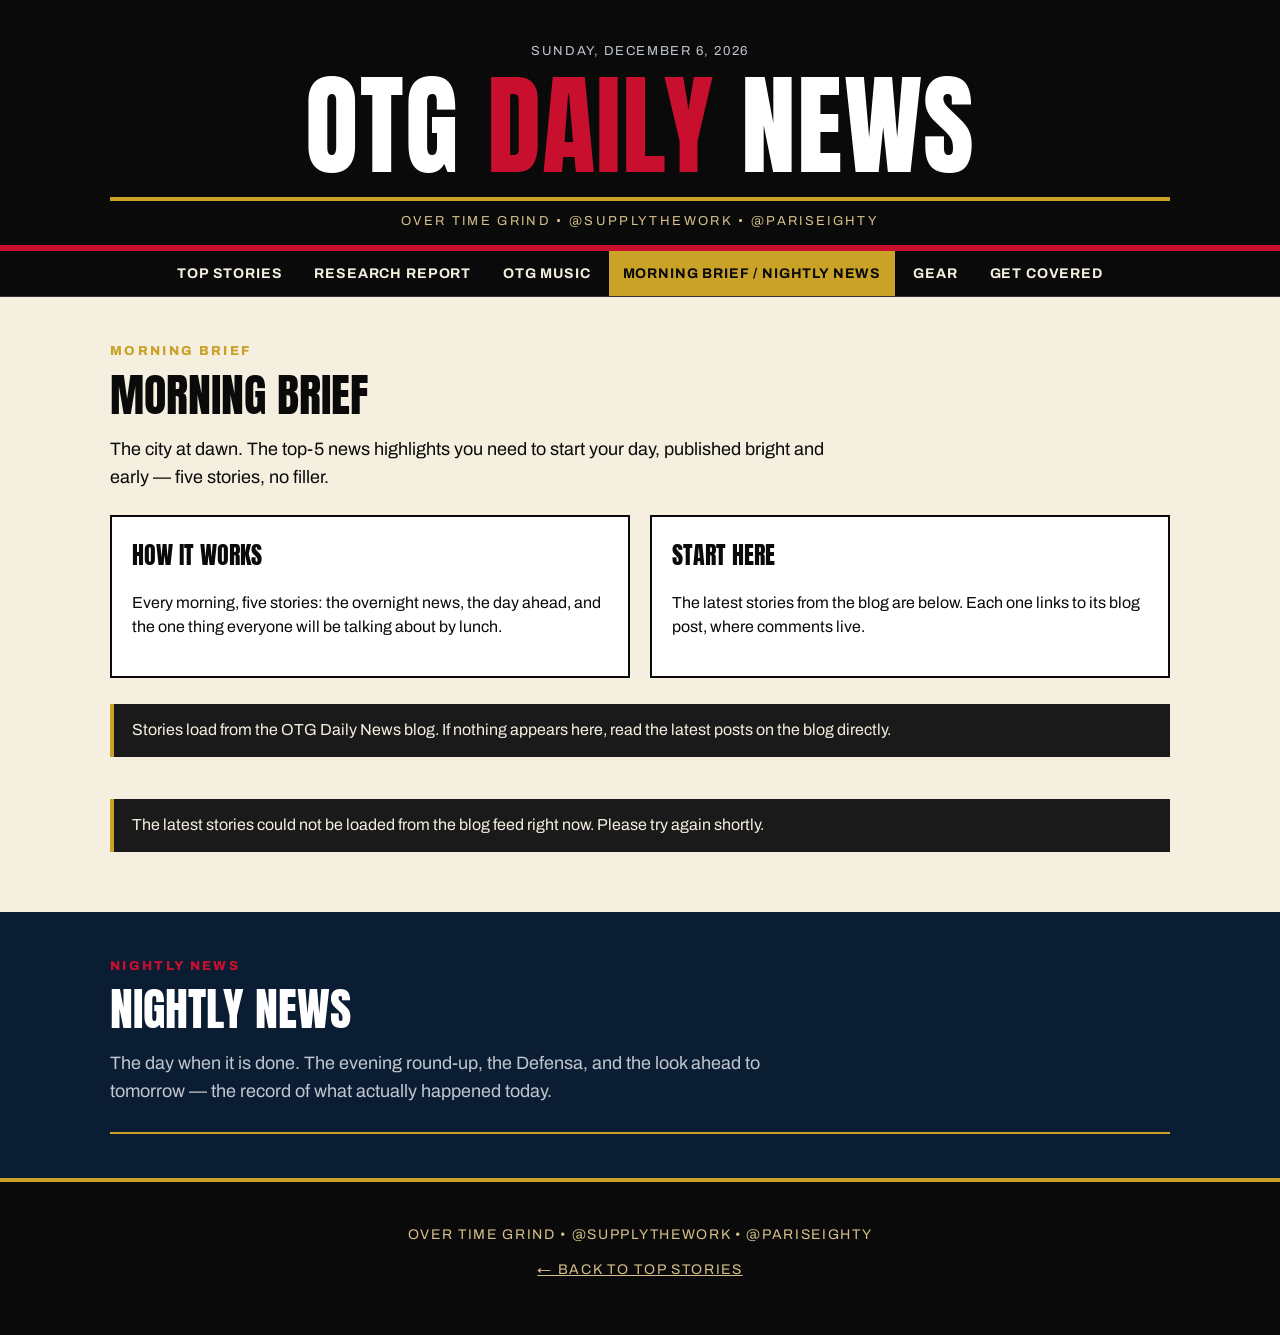
==== brief.html @ 55857c48 "Add brief.html — Morning Brief and Nightly News page This file contains the structure and content fo" ====
<!DOCTYPE html>
<html lang="en">
<head>
<meta charset="utf-8">
<meta name="viewport" content="width=device-width, initial-scale=1">
<title>Morning Brief / Nightly News — OTG Daily News</title>
<meta name="description" content="Morning Brief: the city at dawn. Nightly News: the day when it is done. From OTG Daily News.">
<link rel="preconnect" href="https://fonts.googleapis.com">
<link rel="preconnect" href="https://fonts.gstatic.com" crossorigin>
<link href="https://fonts.googleapis.com/css2?family=Anton&family=Archivo:wght@400;700;800&display=swap" rel="stylesheet">
<link rel="stylesheet" href="styles.css">
<script src="app.js" defer></script>
</head>
<body>
<header class="masthead">
<div class="wrap">
<p class="date-line" id="today"></p>
<h1><span class="otg">OTG</span> <span class="daily">Daily</span> <span class="news">News</span></h1>
<hr class="gold-rule">
<p class="watermark">Over Time Grind &bull; @SupplyTheWork &bull; @ParisEighty</p>
</div>
</header>
<nav class="main-nav" aria-label="Sections">
<div class="wrap"><ul>
<li><a href="index.html">Top Stories</a></li>
<li><a href="research.html">Research Report</a></li>
<li><a href="music.html">OTG Music</a></li>
<li><a href="brief.html" aria-current="page">Morning Brief / Nightly News</a></li>
<li><a href="gear.html">Gear</a></li>
<li><a href="get-covered.html">Get Covered</a></li>
</ul></div>
</nav>
<main>
<section class="section lane-morning" aria-labelledby="morning-heading">
<div class="wrap">
<p class="kicker">Morning Brief</p>
<h2 id="morning-heading">Morning Brief</h2>
<p class="lede">The city at dawn. The top-5 news highlights you need to start your day, published bright and early &mdash; five stories, no filler.</p>
<div class="two-col">
<div class="panel"><h3>How It Works</h3><p>Every morning, five stories: the overnight news, the day ahead, and the one thing everyone will be talking about by lunch.</p></div>
<div class="panel"><h3>Start Here</h3><p>The latest stories from the blog are below. Each one links to its blog post, where comments live.</p></div>
</div>
<p id="feed-status" class="note" style="margin-top:26px">Loading the latest stories&hellip;</p>
<div class="cards" id="top-stories"></div>
</div>
</section>
<section class="section lane-nightly" aria-labelledby="nightly-heading">
<div class="wrap">
<p class="kicker">Nightly News</p>
<h2 id="nightly-heading">Nightly News</h2>
<p class="lede">The day when it is done. The evening round-up, the Defensa, and the look ahead to tomorrow &mdash; the record of what actually happened today.</p>
<ul class="latest-list" id="latest-list"></ul>
</div>
</section>
</main>
<footer class="site-footer">
<div class="wrap">
<p>Over Time Grind &bull; @SupplyTheWork &bull; @ParisEighty</p>
<p><a href="index.html">&larr; Back to Top Stories</a></p>
</div>
</footer>
</body>
</html>
---- styles.css ----
:root{--black:#0A0A0A;--crimson:#C8102E;--gold:#C9A227;--tan:#D6C08A;--cream:#F5EFE0;--white:#FFFFFF;--steel:#2E4A62;--silver:#C0C6CE;--navy:#0B1D33;--purple:#3B1F5E}
*{box-sizing:border-box}
body{margin:0;background:var(--black);color:var(--white);font-family:Archivo,Arial,Helvetica,sans-serif;line-height:1.55}
a{color:var(--gold)}
a:hover{color:var(--tan)}
.wrap{max-width:1100px;margin:0 auto;padding:0 20px}
.masthead{background:var(--black);border-bottom:6px solid var(--crimson);padding:28px 0 0;text-align:center}
.masthead h1{font-family:Anton,'Arial Narrow',sans-serif;font-weight:400;font-size:clamp(52px,9vw,110px);line-height:.95;letter-spacing:.01em;margin:0;text-transform:uppercase}
.masthead h1 .otg{color:var(--white)}
.masthead h1 .daily{color:var(--crimson)}
.masthead h1 .news{color:var(--white)}
.gold-rule{height:4px;background:var(--gold);border:0;margin:18px 0 0}
.watermark{color:var(--tan);font-size:13px;letter-spacing:.18em;text-transform:uppercase;padding:10px 0 14px;margin:0}
.date-line{color:var(--silver);font-size:13px;letter-spacing:.12em;text-transform:uppercase}
nav.main-nav{background:var(--black);border-bottom:1px solid #333;position:sticky;top:0;z-index:10}
nav.main-nav ul{list-style:none;margin:0;padding:0;display:flex;flex-wrap:wrap;gap:4px;justify-content:center}
nav.main-nav a{display:block;padding:12px 14px;color:var(--cream);text-decoration:none;font-weight:700;font-size:14px;letter-spacing:.06em;text-transform:uppercase}
nav.main-nav a:hover,nav.main-nav a[aria-current="page"]{color:var(--black);background:var(--gold)}
.hook{font-family:Anton,'Arial Narrow',sans-serif;text-transform:uppercase;line-height:1.02;margin:0 0 6px}
.hook span{display:inline-block;background:var(--white);color:var(--black);padding:2px 12px;margin-bottom:6px;font-size:clamp(34px,6vw,64px)}
.section{padding:44px 0}
.section h2{font-family:Anton,'Arial Narrow',sans-serif;font-weight:400;text-transform:uppercase;font-size:clamp(30px,4.5vw,46px);line-height:1;margin:0 0 6px}
.kicker{color:var(--crimson);font-weight:800;letter-spacing:.18em;text-transform:uppercase;font-size:13px;margin:0 0 10px}
.lede{max-width:720px;font-size:18px}
.cards{display:grid;grid-template-columns:repeat(auto-fit,minmax(280px,1fr));gap:20px;margin-top:26px}
.card{background:var(--cream);color:var(--black);padding:22px;border-top:6px solid var(--crimson);display:flex;flex-direction:column}
.card h3{font-family:Anton,'Arial Narrow',sans-serif;font-weight:400;font-size:26px;line-height:1.1;margin:8px 0;text-transform:uppercase}
.card h3 a{color:var(--black);text-decoration:none}
.card h3 a:hover{color:var(--crimson);text-decoration:underline}
.card p{margin:0 0 14px}
.card .meta{color:#555;font-size:13px;letter-spacing:.08em;text-transform:uppercase;margin-top:auto}
.card.featured{grid-column:1/-1;background:var(--white)}
.card.featured h3{font-size:clamp(30px,4vw,44px)}
.latest-list{list-style:none;margin:26px 0 0;padding:0;border-top:2px solid var(--gold)}
.latest-list li{border-bottom:1px solid #444;padding:16px 0}
.latest-list a{color:var(--white);text-decoration:none;font-family:Anton,'Arial Narrow',sans-serif;font-size:22px;text-transform:uppercase;line-height:1.15}
.latest-list a:hover{color:var(--gold)}
.latest-list .meta{color:var(--silver);font-size:13px;letter-spacing:.08em;text-transform:uppercase;display:block;margin-top:4px}
.note{background:#1a1a1a;border-left:4px solid var(--gold);padding:14px 18px;color:var(--cream)}
.lane-research{background:var(--steel);color:var(--silver)}
.lane-research h2{color:var(--white)}
.lane-research .bug{display:inline-block;background:var(--black);color:var(--white);border:1px solid var(--gold);padding:4px 10px;font-weight:800;letter-spacing:.16em;font-size:12px;text-transform:uppercase}
.lane-research a{color:var(--gold)}
.lane-morning{background:var(--cream);color:var(--black)}
.lane-morning h2{color:var(--black)}
.lane-morning .kicker{color:var(--gold)}
.lane-morning a{color:var(--crimson)}
.lane-nightly{background:var(--navy);color:var(--silver)}
.lane-nightly h2{color:var(--white)}
.lane-nightly .kicker{color:var(--crimson)}
.lane-music{background:var(--gold);color:var(--black)}
.lane-music h2{color:var(--black)}
.lane-music .kicker{color:var(--purple)}
.lane-music a{color:var(--purple)}
.lane-gear{background:var(--cream);color:var(--black)}
.lane-gear h2{color:var(--black)}
.two-col{display:grid;grid-template-columns:repeat(auto-fit,minmax(280px,1fr));gap:20px;margin-top:24px}
.panel{border:2px solid var(--black);padding:20px;background:var(--white);color:var(--black)}
.panel h3{font-family:Anton,'Arial Narrow',sans-serif;font-weight:400;text-transform:uppercase;font-size:24px;margin:0 0 8px}
.panel .price{font-family:Anton,'Arial Narrow',sans-serif;font-size:22px;color:var(--crimson)}
.panel ul{margin:10px 0 0;padding-left:20px}
.rate-table{width:100%;border-collapse:collapse;margin-top:24px;background:var(--white);color:var(--black)}
.rate-table th,.rate-table td{border:1px solid var(--black);padding:12px;text-align:left;vertical-align:top}
.rate-table th{background:var(--black);color:var(--white);font-family:Anton,'Arial Narrow',sans-serif;font-weight:400;letter-spacing:.05em;text-transform:uppercase}
.rate-table .price{font-family:Anton,'Arial Narrow',sans-serif;font-size:20px;color:var(--crimson);white-space:nowrap}
footer.site-footer{background:var(--black);border-top:4px solid var(--gold);padding:28px 0 40px;text-align:center;color:var(--tan);letter-spacing:.12em;text-transform:uppercase;font-size:14px}
footer.site-footer a{color:var(--tan)}
@media (max-width:600px){nav.main-nav a{padding:10px 8px;font-size:12px}}
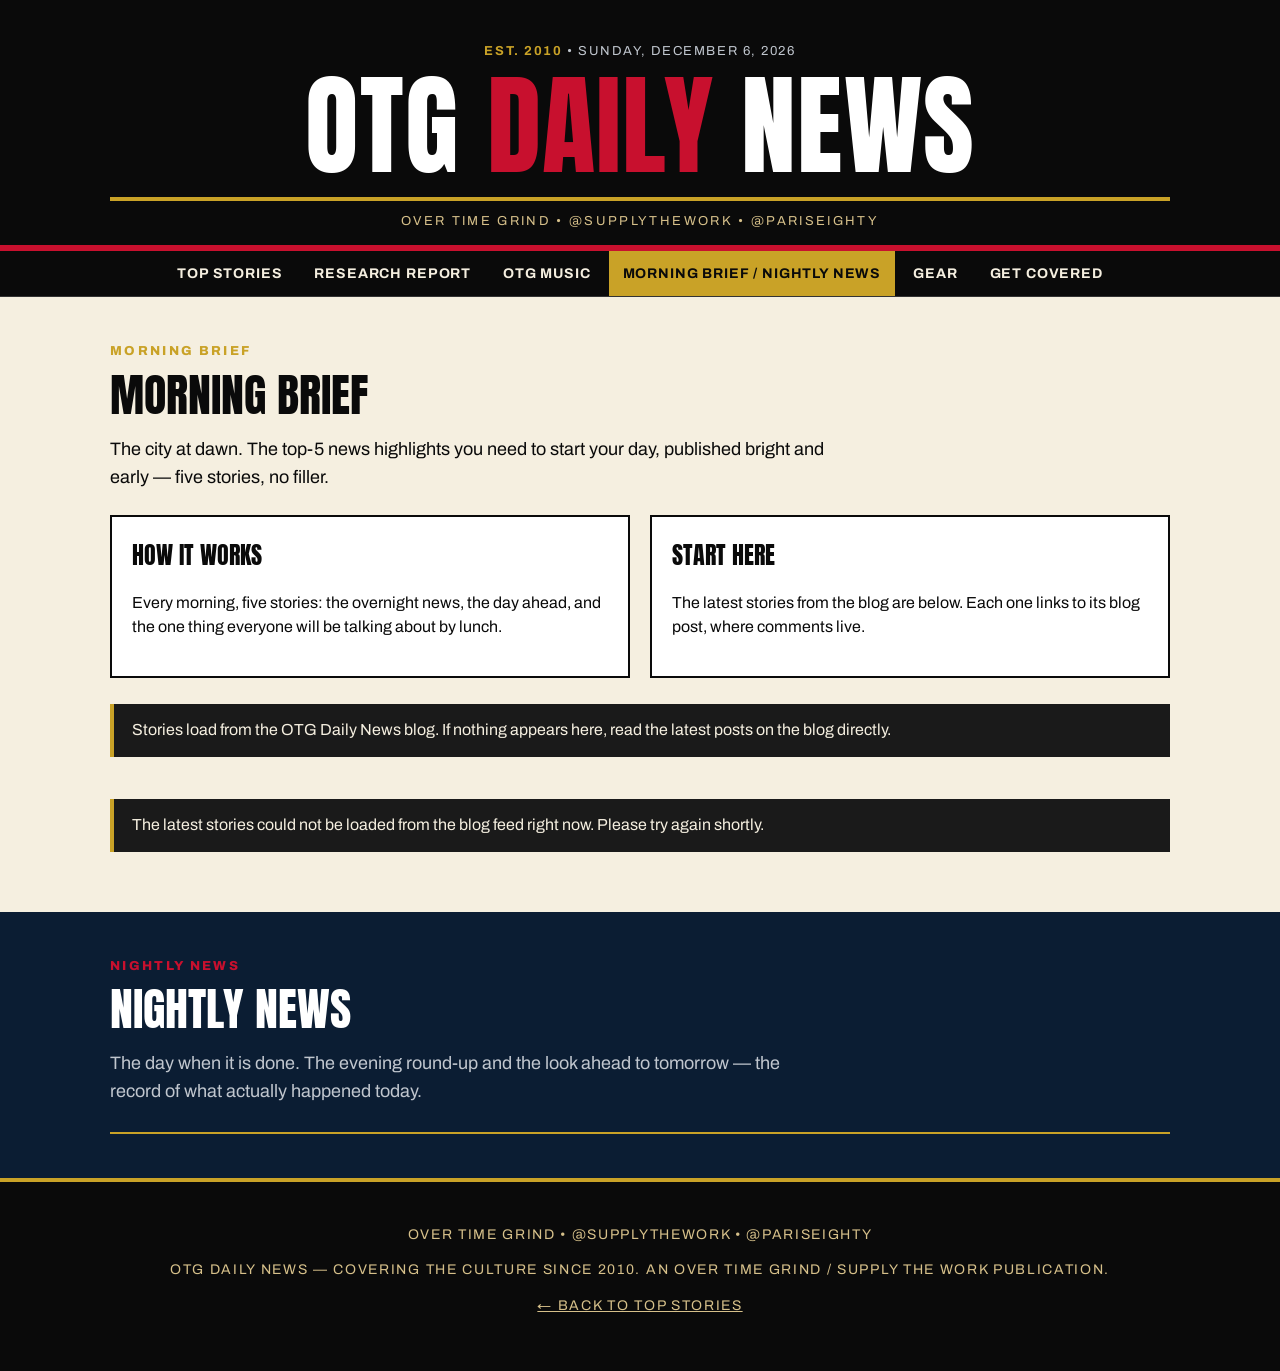
==== commit 211b621b: "Update brief.html — add EST. 2010 and the About line Updated the footer to include a description of " ====
--- a/brief.html
+++ b/brief.html
@@ -14,7 +14,7 @@
 <body>
 <header class="masthead">
 <div class="wrap">
-<p class="date-line" id="today"></p>
+<p class="date-line"><strong style="color:var(--gold)">EST. 2010</strong> &bull; <span id="today"></span></p>
 <h1><span class="otg">OTG</span> <span class="daily">Daily</span> <span class="news">News</span></h1>
 <hr class="gold-rule">
 <p class="watermark">Over Time Grind &bull; @SupplyTheWork &bull; @ParisEighty</p>
@@ -48,7 +48,7 @@
 <div class="wrap">
 <p class="kicker">Nightly News</p>
 <h2 id="nightly-heading">Nightly News</h2>
-<p class="lede">The day when it is done. The evening round-up, the Defensa, and the look ahead to tomorrow &mdash; the record of what actually happened today.</p>
+<p class="lede">The day when it is done. The evening round-up and the look ahead to tomorrow &mdash; the record of what actually happened today.</p>
 <ul class="latest-list" id="latest-list"></ul>
 </div>
 </section>
@@ -56,6 +56,7 @@
 <footer class="site-footer">
 <div class="wrap">
 <p>Over Time Grind &bull; @SupplyTheWork &bull; @ParisEighty</p>
+<p>OTG Daily News &mdash; covering the culture since 2010. An Over Time Grind / Supply The Work publication.</p>
 <p><a href="index.html">&larr; Back to Top Stories</a></p>
 </div>
 </footer>
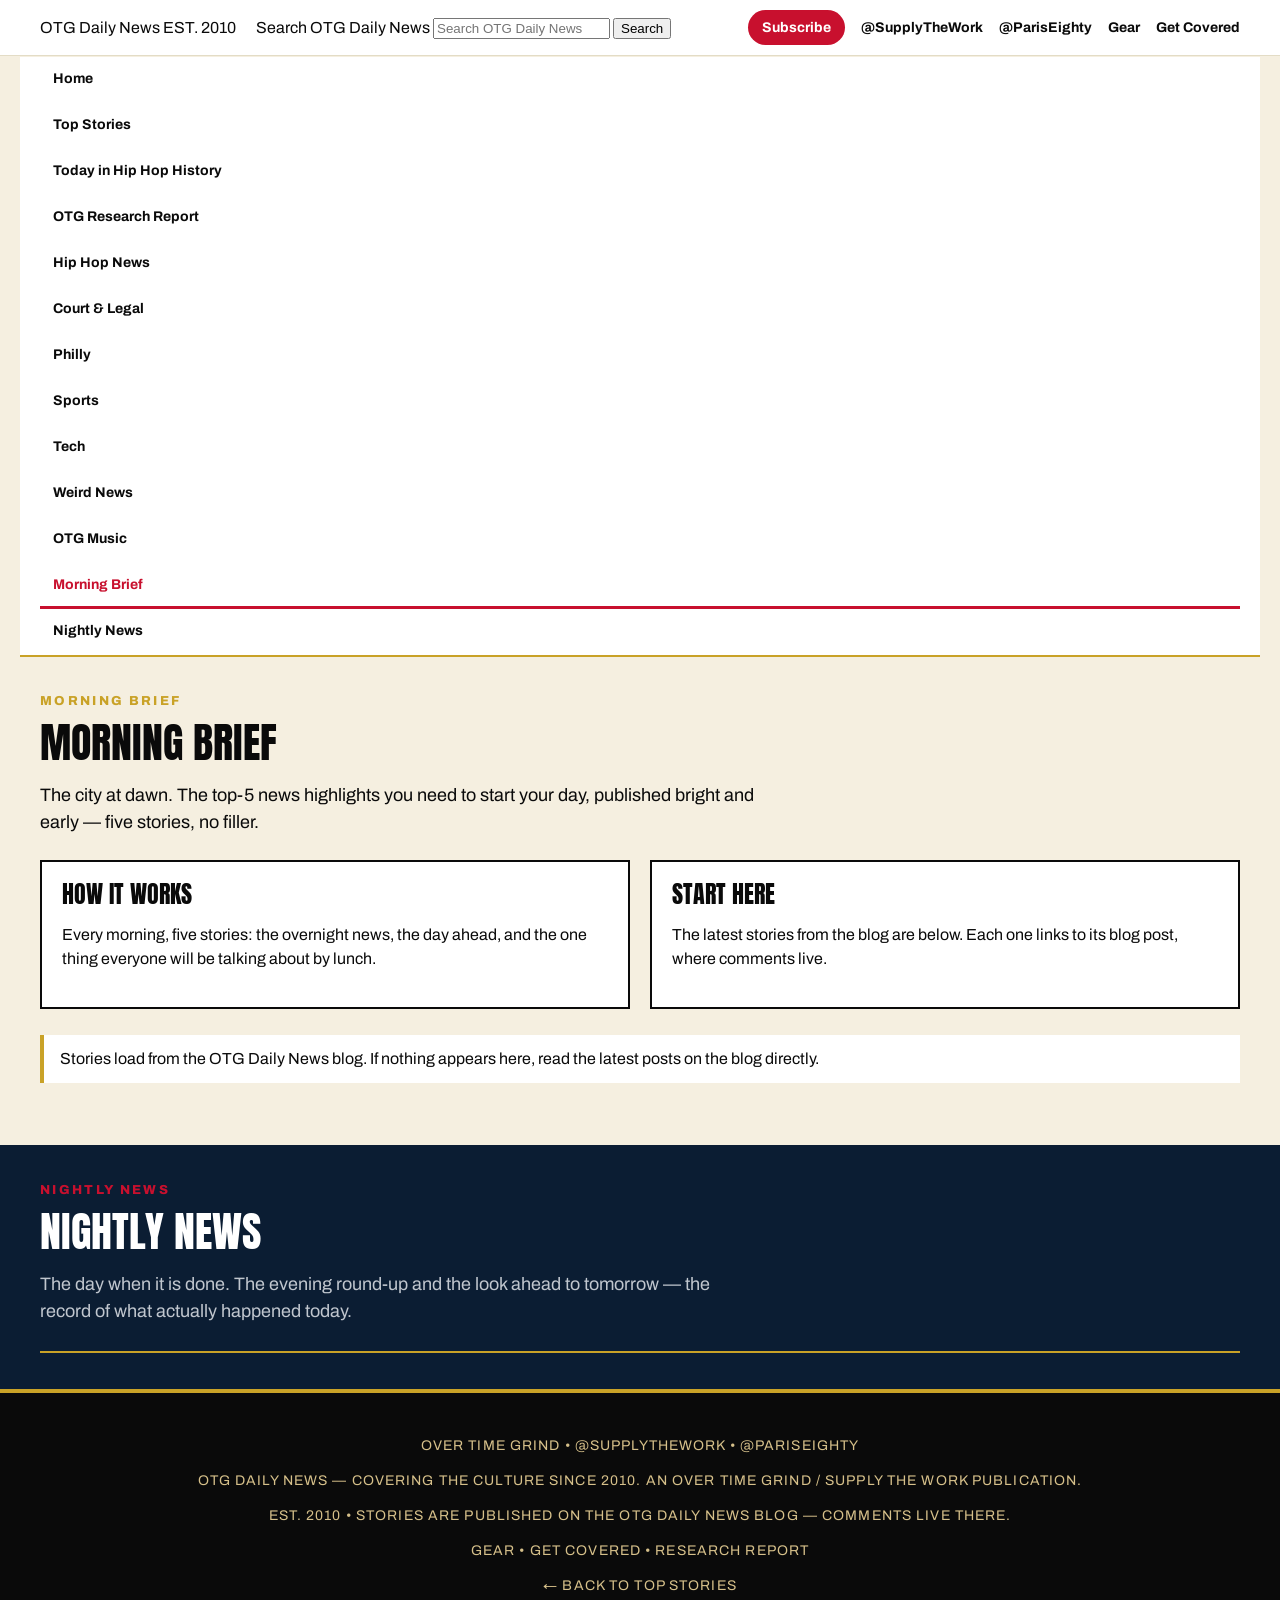
==== commit c28bf8a5: "Rebuild brief.html on the new slim topbar, tab nav and PWA chrome Updated HTML structure and added m" ====
--- a/brief.html
+++ b/brief.html
@@ -5,32 +5,51 @@
 <meta name="viewport" content="width=device-width, initial-scale=1">
 <title>Morning Brief / Nightly News — OTG Daily News</title>
 <meta name="description" content="Morning Brief: the city at dawn. Nightly News: the day when it is done. From OTG Daily News.">
+<link rel="manifest" href="manifest.json">
+<meta name="theme-color" content="#C8102E">
+<link rel="apple-touch-icon" href="icon.svg">
+<meta name="mobile-web-app-capable" content="yes">
 <link rel="preconnect" href="https://fonts.googleapis.com">
 <link rel="preconnect" href="https://fonts.gstatic.com" crossorigin>
 <link href="https://fonts.googleapis.com/css2?family=Anton&family=Archivo:wght@400;700;800&display=swap" rel="stylesheet">
-<link rel="stylesheet" href="styles.css">
-<script src="app.js" defer></script>
+<link rel="stylesheet" href="styles.css?v=4">
+<script src="app.js?v=6" defer></script>
 </head>
 <body>
-<header class="masthead">
-<div class="wrap">
-<p class="date-line"><strong style="color:var(--gold)">EST. 2010</strong> &bull; <span id="today"></span></p>
-<h1><span class="otg">OTG</span> <span class="daily">Daily</span> <span class="news">News</span></h1>
-<hr class="gold-rule">
-<p class="watermark">Over Time Grind &bull; @SupplyTheWork &bull; @ParisEighty</p>
+<header class="topbar">
+<div class="wrap topbar-inner">
+<a class="brand" href="index.html">OTG Daily News <span class="est">EST. 2010</span></a>
+<form class="search" id="site-search" role="search">
+<label class="sr-only" for="search-input">Search OTG Daily News</label>
+<input id="search-input" name="q" type="search" placeholder="Search OTG Daily News">
+<button type="submit">Search</button>
+</form>
+<nav class="top-links" aria-label="Follow and subscribe">
+<a class="subscribe" href="https://www.supplythework.xyz/" target="_blank" rel="noopener">Subscribe</a>
+<span class="handle">@SupplyTheWork</span>
+<span class="handle">@ParisEighty</span>
+<a href="gear.html">Gear</a>
+<a href="get-covered.html">Get Covered</a>
+</nav>
 </div>
 </header>
-<nav class="main-nav" aria-label="Sections">
-<div class="wrap"><ul>
-<li><a href="index.html">Top Stories</a></li>
-<li><a href="research.html">Research Report</a></li>
-<li><a href="music.html">OTG Music</a></li>
-<li><a href="brief.html" aria-current="page">Morning Brief / Nightly News</a></li>
-<li><a href="gear.html">Gear</a></li>
-<li><a href="get-covered.html">Get Covered</a></li>
-</ul></div>
+<nav class="tab-nav wrap" aria-label="Sections">
+<a class="tab" href="index.html">Home</a>
+<a class="tab" href="index.html#top-stories">Top Stories</a>
+<a class="tab" href="index.html#section-hip-hop-history">Today in Hip Hop History</a>
+<a class="tab" href="research.html">OTG Research Report</a>
+<a class="tab" href="index.html#section-hip-hop-news">Hip Hop News</a>
+<a class="tab" href="index.html#section-court-legal">Court &amp; Legal</a>
+<a class="tab" href="index.html#section-philly">Philly</a>
+<a class="tab" href="index.html#section-sports">Sports</a>
+<a class="tab" href="index.html#section-tech">Tech</a>
+<a class="tab" href="index.html#section-weird-news">Weird News</a>
+<a class="tab" href="music.html">OTG Music</a>
+<a class="tab" href="brief.html" aria-current="page">Morning Brief</a>
+<a class="tab" href="brief.html">Nightly News</a>
 </nav>
 <main>
+<div id="search-results" hidden></div>
 <section class="section lane-morning" aria-labelledby="morning-heading">
 <div class="wrap">
 <p class="kicker">Morning Brief</p>
@@ -53,10 +72,18 @@
 </div>
 </section>
 </main>
+<nav class="app-tabs" aria-label="Sections">
+<button type="button" data-view="for-you" aria-current="page">For You</button>
+<button type="button" data-view="headlines">Headlines</button>
+<button type="button" data-view="topics">Topics</button>
+<button type="button" data-view="saved">Saved</button>
+</nav>
 <footer class="site-footer">
 <div class="wrap">
-<p>Over Time Grind &bull; @SupplyTheWork &bull; @ParisEighty</p>
+<p>Over Time Grind • @SupplyTheWork • @ParisEighty</p>
 <p>OTG Daily News &mdash; covering the culture since 2010. An Over Time Grind / Supply The Work publication.</p>
+<p>EST. 2010 &bull; Stories are published on the OTG Daily News blog &mdash; comments live there.</p>
+<p><a href="gear.html">Gear</a> &bull; <a href="get-covered.html">Get Covered</a> &bull; <a href="research.html">Research Report</a></p>
 <p><a href="index.html">&larr; Back to Top Stories</a></p>
 </div>
 </footer>
--- a/styles.css
+++ b/styles.css
@@ -1,46 +1,143 @@
-:root{--black:#0A0A0A;--crimson:#C8102E;--gold:#C9A227;--tan:#D6C08A;--cream:#F5EFE0;--white:#FFFFFF;--steel:#2E4A62;--silver:#C0C6CE;--navy:#0B1D33;--purple:#3B1F5E}
+:root{--black:#0A0A0A;--crimson:#C8102E;--gold:#C9A227;--tan:#D6C08A;--cream:#F5EFE0;--white:#FFFFFF;--steel:#2E4A62;--silver:#C0C6CE;--navy:#0B1D33;--purple:#3B1F5E;--ink:#1a1a1a;--line:#e3dcc6}
 *{box-sizing:border-box}
-body{margin:0;background:var(--black);color:var(--white);font-family:Archivo,Arial,Helvetica,sans-serif;line-height:1.55}
-a{color:var(--gold)}
-a:hover{color:var(--tan)}
-.wrap{max-width:1100px;margin:0 auto;padding:0 20px}
-.masthead{background:var(--black);border-bottom:6px solid var(--crimson);padding:28px 0 0;text-align:center}
-.masthead h1{font-family:Anton,'Arial Narrow',sans-serif;font-weight:400;font-size:clamp(52px,9vw,110px);line-height:.95;letter-spacing:.01em;margin:0;text-transform:uppercase}
-.masthead h1 .otg{color:var(--white)}
+body{margin:0;background:var(--cream);color:var(--black);font-family:Archivo,Arial,Helvetica,sans-serif;line-height:1.5}
+a{color:var(--black);text-decoration:none}
+a:hover{color:var(--crimson)}
+img{max-width:100%}
+.wrap{max-width:1240px;margin:0 auto;padding:0 20px}
+/* Slim top header: wordmark left + EST. 2010, search centre, links right */
+.topbar{background:var(--white);border-bottom:1px solid var(--line);position:sticky;top:0;z-index:20}
+.topbar-inner{max-width:1240px;margin:0 auto;padding:10px 20px;display:flex;align-items:center;gap:20px;flex-wrap:wrap}
+.wordmark{font-family:Anton,'Arial Narrow',sans-serif;font-weight:400;font-size:30px;line-height:1;letter-spacing:.01em;text-transform:uppercase;color:var(--crimson);white-space:nowrap}
+.wordmark .est{font-family:Archivo,Arial,sans-serif;font-size:12px;font-weight:800;letter-spacing:.14em;color:var(--black);vertical-align:middle;margin-left:8px}
+.search-box{flex:1;min-width:200px;max-width:480px;margin:0 auto}
+.search-box form{display:flex}
+.search-box input{flex:1;padding:9px 12px;border:1px solid var(--black);border-radius:20px 0 0 20px;font-size:15px;background:var(--cream);color:var(--black);outline:none}
+.search-box input:focus{border-color:var(--crimson)}
+.search-box button{padding:9px 16px;border:1px solid var(--black);border-left:0;border-radius:0 20px 20px 0;background:var(--crimson);color:var(--white);font-weight:800;cursor:pointer}
+.top-links{margin-left:auto;display:flex;gap:16px;align-items:center;font-size:14px;font-weight:700;white-space:nowrap}
+.top-links a{color:var(--black)}
+.top-links a:hover{color:var(--crimson)}
+.top-links .subscribe{background:var(--crimson);color:var(--white);padding:7px 14px;border-radius:20px}
+.top-links .subscribe:hover{color:var(--white);background:var(--black)}
+/* Tab nav under the header */
+.tab-nav{background:var(--white);border-bottom:2px solid var(--gold);position:sticky;top:57px;z-index:19;overflow-x:auto}
+.tab-nav ul{list-style:none;margin:0 auto;padding:0 20px;max-width:1240px;display:flex;gap:2px;white-space:nowrap}
+.tab-nav a{display:block;padding:11px 13px;color:var(--black);font-weight:700;font-size:14px;border-bottom:3px solid transparent}
+.tab-nav a:hover{color:var(--crimson)}
+.tab-nav a[aria-current="page"],.tab-nav a.active{color:var(--crimson);border-bottom-color:var(--crimson)}
+/* Headlines: condensed Anton, crimson on hover */
+h1,h2,h3{font-family:Anton,'Arial Narrow',sans-serif;font-weight:400;text-transform:uppercase;line-height:1.08}
+.headline a{color:var(--black)}
+.headline a:hover{color:var(--crimson)}
+.source{color:var(--tan);font-size:13px;font-weight:700;letter-spacing:.02em;margin:6px 0 0}
+.source .dot{margin:0 4px}
+/* Top stories cluster: big lead + right rail */
+.top-stories{display:grid;grid-template-columns:2fr 1fr;gap:28px;padding:24px 0 8px}
+.lead-story .thumb-wrap{aspect-ratio:16/9}
+.lead-story h2{font-size:clamp(28px,3.4vw,44px);margin:12px 0 4px}
+.lead-story p.dek{font-size:17px;margin:8px 0 0;color:var(--ink)}
+.rail{display:flex;flex-direction:column;gap:20px;border-left:1px solid var(--line);padding-left:24px}
+.rail-story{display:flex;gap:14px;align-items:flex-start}
+.rail-story .thumb-wrap{flex:0 0 112px;aspect-ratio:4/3}
+.rail-story h3{font-size:19px;margin:0}
+/* Fixed-ratio crops: fill the box, never stretch or letterbox */
+.thumb-wrap{overflow:hidden;background:#e8e0c8;position:relative}
+.thumb-wrap img{width:100%;height:100%;object-fit:cover;display:block}
+.thumb-wrap.no-img{background:var(--black)}
+.thumb-wrap.no-img::after{content:"OTG";position:absolute;inset:0;display:flex;align-items:center;justify-content:center;color:var(--gold);font-family:Anton,'Arial Narrow',sans-serif;font-size:28px;letter-spacing:.1em}
+/* Briefing box */
+.briefing{background:var(--white);border:1px solid var(--line);border-left:6px solid var(--gold);padding:18px 22px;margin:20px 0 8px}
+.briefing h2{font-size:24px;margin:0 0 4px;color:var(--crimson)}
+.briefing .brief-date{color:var(--black);font-weight:800;font-size:14px;letter-spacing:.08em;text-transform:uppercase;margin:0 0 10px}
+.briefing ol{margin:0;padding-left:22px}
+.briefing li{padding:5px 0;font-size:16px}
+.briefing li a{color:var(--black)}
+.briefing li a:hover{color:var(--crimson)}
+/* Section blocks: rows of 3 cards, gold divider rules */
+.news-section{padding:26px 0 10px;border-top:3px solid var(--gold);margin-top:26px}
+.news-section>h2{font-size:30px;margin:0 0 4px}
+.news-section .section-more{font-size:14px;font-weight:800;color:var(--crimson)}
+.card-grid{display:grid;grid-template-columns:repeat(3,1fr);gap:24px;margin-top:18px}
+.story-card{background:var(--white);border:1px solid var(--line);display:flex;flex-direction:column}
+.story-card .thumb-wrap{aspect-ratio:16/9}
+.story-card .card-body{padding:14px 16px 16px;display:flex;flex-direction:column;flex:1}
+
+/* PWA app shell: bottom tab bar (mobile), topic chips, article view, Saved */
+[hidden]{display:none!important}
+.app-tabs{display:none;position:fixed;left:0;right:0;bottom:0;z-index:30;background:var(--white);border-top:3px solid var(--gold);padding:6px 4px calc(6px + env(safe-area-inset-bottom))}
+.app-tabs ul{list-style:none;margin:0;padding:0;display:flex}
+.app-tabs li{flex:1;text-align:center}
+.app-tabs button{border:0;background:none;font-family:Archivo,Arial,sans-serif;font-size:13px;font-weight:800;color:var(--black);padding:8px 2px;width:100%;cursor:pointer}
+.app-tabs button[aria-current="page"]{color:var(--crimson)}
+.topic-chips{display:flex;flex-wrap:wrap;gap:10px;margin:18px 0}
+.topic-chips button{border:2px solid var(--black);background:var(--white);color:var(--black);border-radius:20px;padding:9px 16px;font-weight:800;font-size:14px;cursor:pointer}
+.topic-chips button:hover,.topic-chips button.active{border-color:var(--crimson);color:var(--crimson)}
+.headline-list{list-style:none;margin:0;padding:0}
+.headline-list li{padding:16px 0;border-bottom:1px solid var(--line)}
+.headline-list h3{font-size:22px;margin:0}
+.save-btn{margin-top:10px;border:2px solid var(--black);background:var(--white);color:var(--black);border-radius:16px;padding:6px 12px;font-weight:800;font-size:13px;cursor:pointer}
+.save-btn:hover{border-color:var(--crimson);color:var(--crimson)}
+.save-btn.saved{background:var(--crimson);border-color:var(--crimson);color:var(--white)}
+.article-view{position:fixed;inset:0;z-index:40;background:rgba(10,10,10,.72);overflow-y:auto;padding:24px 12px}
+.article-panel{max-width:720px;margin:0 auto;background:var(--cream);border-top:6px solid var(--crimson);padding:20px 22px 28px}
+.article-panel .thumb-wrap{aspect-ratio:16/9}
+.article-panel h2{font-size:clamp(26px,4vw,38px);margin:14px 0 4px}
+.article-close{border:0;background:var(--black);color:var(--white);font-weight:800;padding:8px 14px;border-radius:16px;cursor:pointer}
+.read-full{display:inline-block;background:var(--crimson);color:var(--white);font-weight:800;padding:12px 20px;border-radius:22px;margin-top:16px}
+.read-full:hover{color:var(--white);background:var(--black)}
+/* Around the Culture: aggregation — text rows only, no photos, no logos */
+.agg-list{border-top:2px solid var(--gold);margin-top:18px}
+.agg-item{padding:14px 0;border-bottom:1px solid var(--line);font-size:17px;line-height:1.35}
+.agg-item .agg-outlet{color:var(--crimson);font-weight:800;letter-spacing:.06em;text-transform:uppercase;font-size:13px;margin-right:8px}
+.agg-item a{color:var(--black);font-weight:700}
+.agg-item a:hover{color:var(--crimson)}
+.agg-item .source{display:block}
+.agg-note{font-size:14px;color:#555;margin-top:14px}
+@media (max-width:700px){.app-tabs{display:block}body{padding-bottom:64px}.tab-nav{position:static}.topbar{position:static}}
+.story-card h3{font-size:21px;margin:0}
+.story-card p.dek{font-size:14px;color:#444;margin:8px 0 0}
+.story-card .source{margin-top:auto;padding-top:10px}
+.search-results{background:var(--white);border:1px solid var(--line);padding:16px 20px;margin:20px 0}
+.search-results h2{font-size:24px;margin:0 0 10px;color:var(--crimson)}
+.search-results ul{list-style:none;margin:0;padding:0}
+.search-results li{padding:10px 0;border-bottom:1px solid var(--line)}
+.note{background:var(--white);border-left:4px solid var(--gold);padding:12px 16px}
+/* Legacy sub-page classes, restyled to the light OTG skin */
+.masthead{background:var(--white);border-bottom:6px solid var(--crimson);padding:26px 0 0;text-align:center}
+.masthead h1{font-size:clamp(44px,8vw,88px);line-height:.95;margin:0;text-transform:uppercase}
+.masthead h1 .otg{color:var(--black)}
 .masthead h1 .daily{color:var(--crimson)}
-.masthead h1 .news{color:var(--white)}
-.gold-rule{height:4px;background:var(--gold);border:0;margin:18px 0 0}
-.watermark{color:var(--tan);font-size:13px;letter-spacing:.18em;text-transform:uppercase;padding:10px 0 14px;margin:0}
-.date-line{color:var(--silver);font-size:13px;letter-spacing:.12em;text-transform:uppercase}
-nav.main-nav{background:var(--black);border-bottom:1px solid #333;position:sticky;top:0;z-index:10}
+.masthead h1 .news{color:var(--black)}
+.gold-rule{height:4px;background:var(--gold);border:0;margin:16px 0 0}
+.watermark{color:var(--tan);font-size:13px;letter-spacing:.18em;text-transform:uppercase;padding:10px 0 14px;margin:0;font-weight:700}
+.date-line{color:#555;font-size:13px;letter-spacing:.12em;text-transform:uppercase}
+nav.main-nav{background:var(--white);border-bottom:2px solid var(--gold);position:sticky;top:0;z-index:10}
 nav.main-nav ul{list-style:none;margin:0;padding:0;display:flex;flex-wrap:wrap;gap:4px;justify-content:center}
-nav.main-nav a{display:block;padding:12px 14px;color:var(--cream);text-decoration:none;font-weight:700;font-size:14px;letter-spacing:.06em;text-transform:uppercase}
-nav.main-nav a:hover,nav.main-nav a[aria-current="page"]{color:var(--black);background:var(--gold)}
-.hook{font-family:Anton,'Arial Narrow',sans-serif;text-transform:uppercase;line-height:1.02;margin:0 0 6px}
-.hook span{display:inline-block;background:var(--white);color:var(--black);padding:2px 12px;margin-bottom:6px;font-size:clamp(34px,6vw,64px)}
-.section{padding:44px 0}
-.section h2{font-family:Anton,'Arial Narrow',sans-serif;font-weight:400;text-transform:uppercase;font-size:clamp(30px,4.5vw,46px);line-height:1;margin:0 0 6px}
+nav.main-nav a{display:block;padding:12px 14px;color:var(--black);text-decoration:none;font-weight:700;font-size:14px;letter-spacing:.06em;text-transform:uppercase;border-bottom:3px solid transparent}
+nav.main-nav a:hover,nav.main-nav a[aria-current="page"]{color:var(--crimson);border-bottom-color:var(--crimson)}
+.section{padding:36px 0}
+.section h2{font-size:clamp(28px,4vw,42px);line-height:1;margin:0 0 6px}
 .kicker{color:var(--crimson);font-weight:800;letter-spacing:.18em;text-transform:uppercase;font-size:13px;margin:0 0 10px}
 .lede{max-width:720px;font-size:18px}
 .cards{display:grid;grid-template-columns:repeat(auto-fit,minmax(280px,1fr));gap:20px;margin-top:26px}
-.card{background:var(--cream);color:var(--black);padding:22px;border-top:6px solid var(--crimson);display:flex;flex-direction:column}
-.card h3{font-family:Anton,'Arial Narrow',sans-serif;font-weight:400;font-size:26px;line-height:1.1;margin:8px 0;text-transform:uppercase}
-.card h3 a{color:var(--black);text-decoration:none}
+.card{background:var(--white);color:var(--black);padding:22px;border:1px solid var(--line);border-top:6px solid var(--crimson);display:flex;flex-direction:column}
+.card h3{font-size:26px;line-height:1.1;margin:8px 0}
+.card h3 a{color:var(--black)}
 .card h3 a:hover{color:var(--crimson);text-decoration:underline}
 .card p{margin:0 0 14px}
-.card .meta{color:#555;font-size:13px;letter-spacing:.08em;text-transform:uppercase;margin-top:auto}
-.card.featured{grid-column:1/-1;background:var(--white)}
+.card .meta{color:#666;font-size:13px;letter-spacing:.08em;text-transform:uppercase;margin-top:auto}
+.card.featured{grid-column:1/-1}
 .card.featured h3{font-size:clamp(30px,4vw,44px)}
 .latest-list{list-style:none;margin:26px 0 0;padding:0;border-top:2px solid var(--gold)}
-.latest-list li{border-bottom:1px solid #444;padding:16px 0}
-.latest-list a{color:var(--white);text-decoration:none;font-family:Anton,'Arial Narrow',sans-serif;font-size:22px;text-transform:uppercase;line-height:1.15}
-.latest-list a:hover{color:var(--gold)}
-.latest-list .meta{color:var(--silver);font-size:13px;letter-spacing:.08em;text-transform:uppercase;display:block;margin-top:4px}
-.note{background:#1a1a1a;border-left:4px solid var(--gold);padding:14px 18px;color:var(--cream)}
-.lane-research{background:var(--steel);color:var(--silver)}
-.lane-research h2{color:var(--white)}
-.lane-research .bug{display:inline-block;background:var(--black);color:var(--white);border:1px solid var(--gold);padding:4px 10px;font-weight:800;letter-spacing:.16em;font-size:12px;text-transform:uppercase}
-.lane-research a{color:var(--gold)}
+.latest-list li{border-bottom:1px solid var(--line);padding:16px 0}
+.latest-list a{color:var(--black);font-family:Anton,'Arial Narrow',sans-serif;font-size:22px;text-transform:uppercase;line-height:1.15}
+.latest-list a:hover{color:var(--crimson)}
+.latest-list .meta{color:var(--tan);font-size:13px;letter-spacing:.08em;text-transform:uppercase;display:block;margin-top:4px;font-weight:700}
+.lane-research{background:var(--white);color:var(--black);border-top:6px solid var(--steel)}
+.lane-research h2{color:var(--black)}
+.lane-research .bug{display:inline-block;background:var(--steel);color:var(--white);border:1px solid var(--gold);padding:4px 10px;font-weight:800;letter-spacing:.16em;font-size:12px;text-transform:uppercase}
+.lane-research a{color:var(--crimson)}
 .lane-morning{background:var(--cream);color:var(--black)}
 .lane-morning h2{color:var(--black)}
 .lane-morning .kicker{color:var(--gold)}
@@ -48,21 +145,26 @@
 .lane-nightly{background:var(--navy);color:var(--silver)}
 .lane-nightly h2{color:var(--white)}
 .lane-nightly .kicker{color:var(--crimson)}
-.lane-music{background:var(--gold);color:var(--black)}
+.lane-nightly a{color:var(--gold)}
+.lane-music{background:var(--white);color:var(--black);border-top:6px solid var(--gold)}
 .lane-music h2{color:var(--black)}
 .lane-music .kicker{color:var(--purple)}
-.lane-music a{color:var(--purple)}
+.lane-music a{color:var(--crimson)}
 .lane-gear{background:var(--cream);color:var(--black)}
 .lane-gear h2{color:var(--black)}
 .two-col{display:grid;grid-template-columns:repeat(auto-fit,minmax(280px,1fr));gap:20px;margin-top:24px}
 .panel{border:2px solid var(--black);padding:20px;background:var(--white);color:var(--black)}
-.panel h3{font-family:Anton,'Arial Narrow',sans-serif;font-weight:400;text-transform:uppercase;font-size:24px;margin:0 0 8px}
+.panel h3{font-size:24px;margin:0 0 8px}
 .panel .price{font-family:Anton,'Arial Narrow',sans-serif;font-size:22px;color:var(--crimson)}
 .panel ul{margin:10px 0 0;padding-left:20px}
 .rate-table{width:100%;border-collapse:collapse;margin-top:24px;background:var(--white);color:var(--black)}
 .rate-table th,.rate-table td{border:1px solid var(--black);padding:12px;text-align:left;vertical-align:top}
 .rate-table th{background:var(--black);color:var(--white);font-family:Anton,'Arial Narrow',sans-serif;font-weight:400;letter-spacing:.05em;text-transform:uppercase}
 .rate-table .price{font-family:Anton,'Arial Narrow',sans-serif;font-size:20px;color:var(--crimson);white-space:nowrap}
-footer.site-footer{background:var(--black);border-top:4px solid var(--gold);padding:28px 0 40px;text-align:center;color:var(--tan);letter-spacing:.12em;text-transform:uppercase;font-size:14px}
+footer.site-footer{background:var(--black);border-top:4px solid var(--gold);padding:28px 0 40px;text-align:center;color:var(--tan);letter-spacing:.08em;text-transform:uppercase;font-size:14px}
 footer.site-footer a{color:var(--tan)}
-@media (max-width:600px){nav.main-nav a{padding:10px 8px;font-size:12px}}
+footer.site-footer a:hover{color:var(--gold)}
+@media (max-width:900px){.top-stories{grid-template-columns:1fr}.rail{border-left:0;padding-left:0}.card-grid{grid-template-columns:repeat(2,1fr)}.tab-nav{top:0}}
+@media (max-width:600px){.topbar-inner{flex-direction:column;align-items:stretch;gap:10px}.search-box{max-width:none}.top-links{margin-left:0;justify-content:center;flex-wrap:wrap}.wordmark{text-align:center}.card-grid{grid-template-columns:1fr}.rail-story .thumb-wrap{flex-basis:96px}}
+.status:empty{display:none}
+.note:empty{display:none}
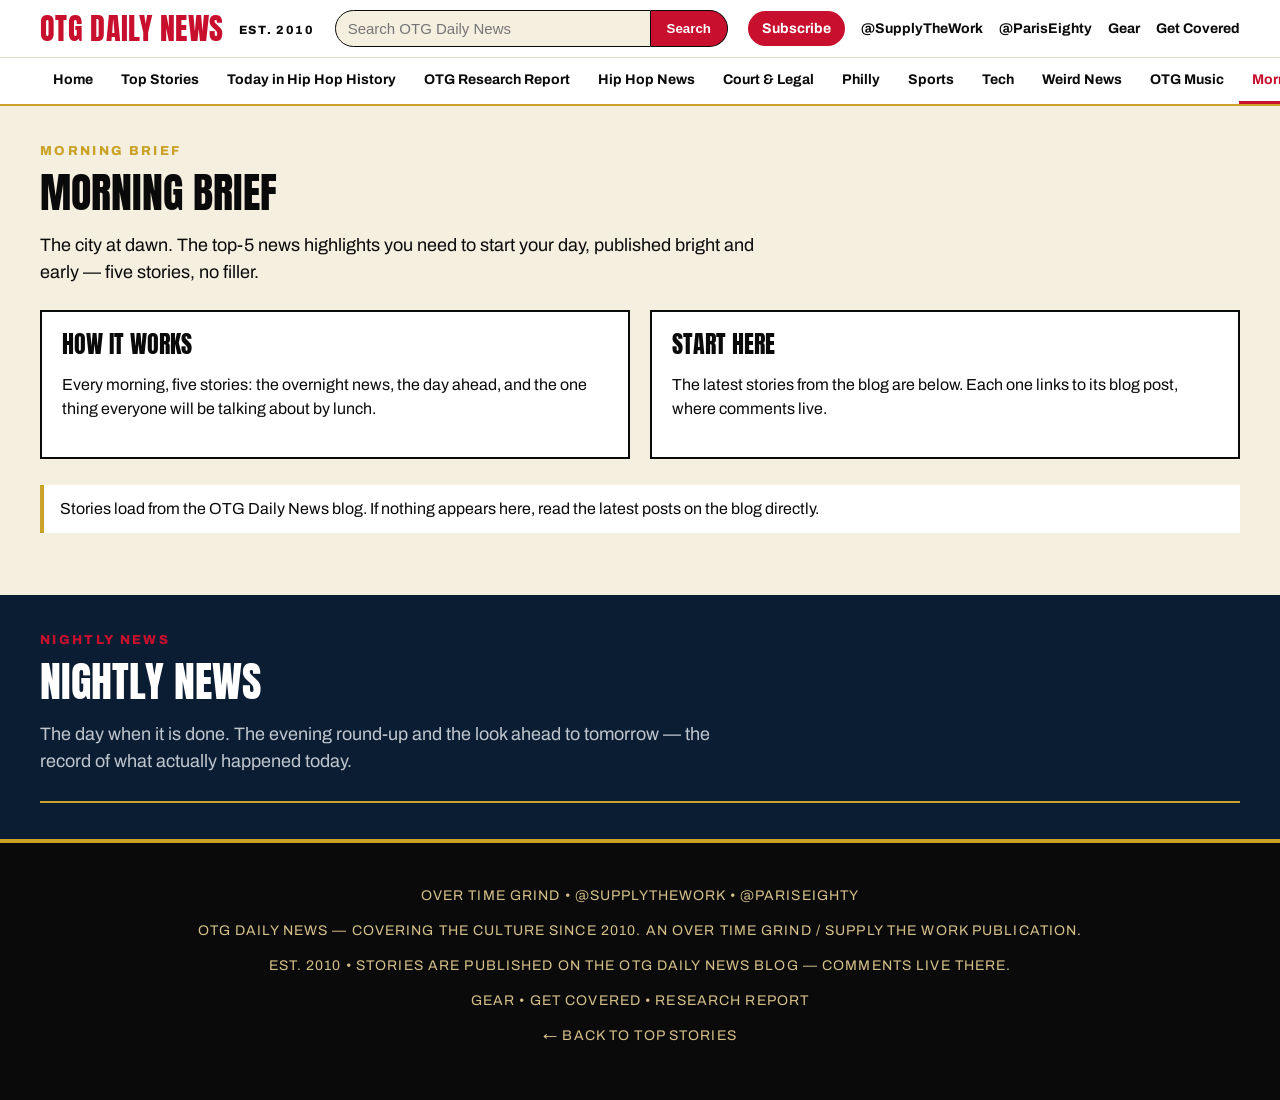
==== commit 0be3172a: "Fix brief.html chrome to match index.html (wordmark, search-box, tab-nav list)" ====
--- a/brief.html
+++ b/brief.html
@@ -5,10 +5,13 @@
 <meta name="viewport" content="width=device-width, initial-scale=1">
 <title>Morning Brief / Nightly News — OTG Daily News</title>
 <meta name="description" content="Morning Brief: the city at dawn. Nightly News: the day when it is done. From OTG Daily News.">
+<meta name="theme-color" content="#C8102E">
+<meta name="mobile-web-app-capable" content="yes">
+<meta name="apple-mobile-web-app-capable" content="yes">
+<meta name="apple-mobile-web-app-title" content="OTG News">
 <link rel="manifest" href="manifest.json">
-<meta name="theme-color" content="#C8102E">
+<link rel="icon" href="icon.svg" type="image/svg+xml">
 <link rel="apple-touch-icon" href="icon.svg">
-<meta name="mobile-web-app-capable" content="yes">
 <link rel="preconnect" href="https://fonts.googleapis.com">
 <link rel="preconnect" href="https://fonts.gstatic.com" crossorigin>
 <link href="https://fonts.googleapis.com/css2?family=Anton&family=Archivo:wght@400;700;800&display=swap" rel="stylesheet">
@@ -17,39 +20,42 @@
 </head>
 <body>
 <header class="topbar">
-<div class="wrap topbar-inner">
-<a class="brand" href="index.html">OTG Daily News <span class="est">EST. 2010</span></a>
-<form class="search" id="site-search" role="search">
-<label class="sr-only" for="search-input">Search OTG Daily News</label>
-<input id="search-input" name="q" type="search" placeholder="Search OTG Daily News">
+<div class="topbar-inner">
+<a class="wordmark" href="index.html">OTG Daily News <span class="est">EST. 2010</span></a>
+<div class="search-box">
+<form id="site-search" role="search" action="#">
+<input id="search-input" type="search" placeholder="Search OTG Daily News" aria-label="Search OTG Daily News" autocomplete="off">
 <button type="submit">Search</button>
 </form>
-<nav class="top-links" aria-label="Follow and subscribe">
-<a class="subscribe" href="https://www.supplythework.xyz/" target="_blank" rel="noopener">Subscribe</a>
-<span class="handle">@SupplyTheWork</span>
-<span class="handle">@ParisEighty</span>
+</div>
+<div class="top-links">
+<a class="subscribe" href="https://www.supplythework.xyz/">Subscribe</a>
+<span>@SupplyTheWork</span>
+<span>@ParisEighty</span>
 <a href="gear.html">Gear</a>
 <a href="get-covered.html">Get Covered</a>
-</nav>
+</div>
 </div>
 </header>
-<nav class="tab-nav wrap" aria-label="Sections">
-<a class="tab" href="index.html">Home</a>
-<a class="tab" href="index.html#top-stories">Top Stories</a>
-<a class="tab" href="index.html#section-hip-hop-history">Today in Hip Hop History</a>
-<a class="tab" href="research.html">OTG Research Report</a>
-<a class="tab" href="index.html#section-hip-hop-news">Hip Hop News</a>
-<a class="tab" href="index.html#section-court-legal">Court &amp; Legal</a>
-<a class="tab" href="index.html#section-philly">Philly</a>
-<a class="tab" href="index.html#section-sports">Sports</a>
-<a class="tab" href="index.html#section-tech">Tech</a>
-<a class="tab" href="index.html#section-weird-news">Weird News</a>
-<a class="tab" href="music.html">OTG Music</a>
-<a class="tab" href="brief.html" aria-current="page">Morning Brief</a>
-<a class="tab" href="brief.html">Nightly News</a>
+<nav class="tab-nav" aria-label="Sections">
+<ul>
+<li><a href="index.html">Home</a></li>
+<li><a href="index.html#top-stories">Top Stories</a></li>
+<li><a href="index.html#hip-hop-history">Today in Hip Hop History</a></li>
+<li><a href="research.html">OTG Research Report</a></li>
+<li><a href="index.html#hip-hop-news">Hip Hop News</a></li>
+<li><a href="index.html#court-legal">Court &amp; Legal</a></li>
+<li><a href="index.html#philly">Philly</a></li>
+<li><a href="index.html#sports">Sports</a></li>
+<li><a href="index.html#tech">Tech</a></li>
+<li><a href="index.html#weird-news">Weird News</a></li>
+<li><a href="music.html">OTG Music</a></li>
+<li><a href="brief.html" aria-current="page">Morning Brief</a></li>
+<li><a href="brief.html#nightly-heading">Nightly News</a></li>
+</ul>
 </nav>
 <main>
-<div id="search-results" hidden></div>
+<div class="wrap"><div class="search-results" id="search-results" hidden></div></div>
 <section class="section lane-morning" aria-labelledby="morning-heading">
 <div class="wrap">
 <p class="kicker">Morning Brief</p>
@@ -72,11 +78,13 @@
 </div>
 </section>
 </main>
-<nav class="app-tabs" aria-label="Sections">
-<button type="button" data-view="for-you" aria-current="page">For You</button>
-<button type="button" data-view="headlines">Headlines</button>
-<button type="button" data-view="topics">Topics</button>
-<button type="button" data-view="saved">Saved</button>
+<nav class="app-tabs" aria-label="App">
+<ul>
+<li><button type="button" data-view="for-you" aria-current="page">For You</button></li>
+<li><button type="button" data-view="headlines">Headlines</button></li>
+<li><button type="button" data-view="topics">Topics</button></li>
+<li><button type="button" data-view="saved">Saved</button></li>
+</ul>
 </nav>
 <footer class="site-footer">
 <div class="wrap">
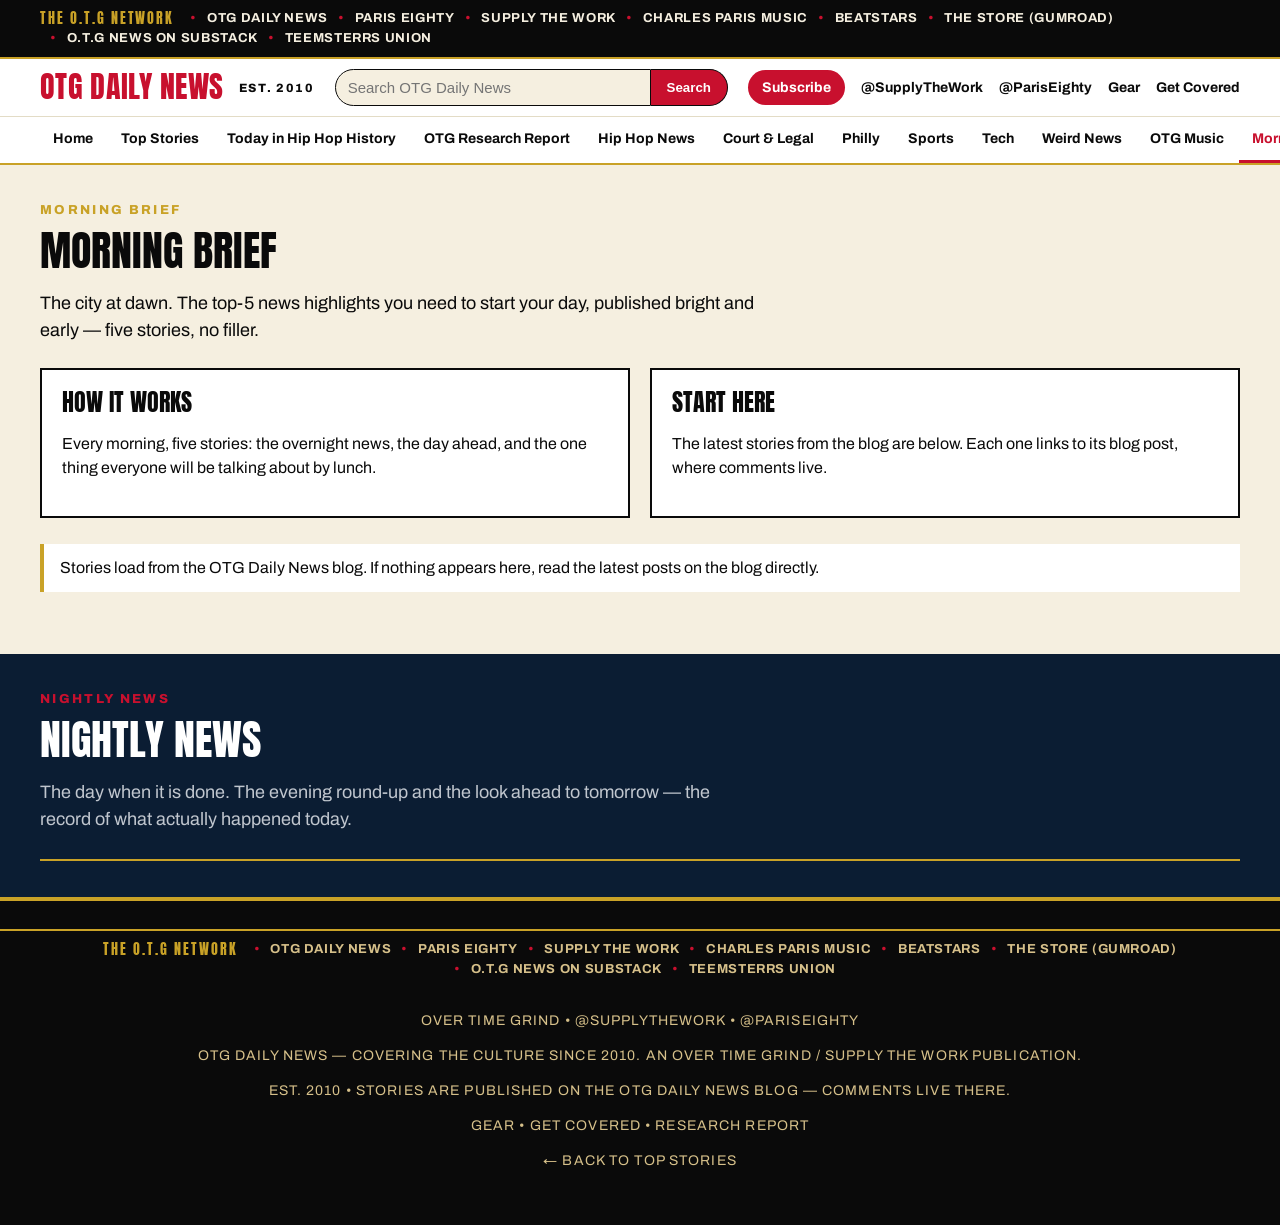
==== commit 37dedf3f: "Add THE O.T.G NETWORK bar to all pages (header + footer); fix double-encoded &amp; in Around the Cul" ====
--- a/brief.html
+++ b/brief.html
@@ -15,10 +15,23 @@
 <link rel="preconnect" href="https://fonts.googleapis.com">
 <link rel="preconnect" href="https://fonts.gstatic.com" crossorigin>
 <link href="https://fonts.googleapis.com/css2?family=Anton&family=Archivo:wght@400;700;800&display=swap" rel="stylesheet">
-<link rel="stylesheet" href="styles.css?v=4">
-<script src="app.js?v=6" defer></script>
+<link rel="stylesheet" href="styles.css?v=7">
+<script src="app.js?v=8" defer></script>
 </head>
 <body>
+<div class="network-bar" role="navigation" aria-label="The O.T.G Network">
+<div class="network-bar-inner">
+<span class="network-bar-label">THE O.T.G NETWORK</span>
+<a href="https://365otg.github.io/otgdailynews/">OTG Daily News</a>
+<a href="https://www.pariseighty.blog/">Paris Eighty</a>
+<a href="https://www.supplythework.xyz/">Supply The Work</a>
+<a href="https://supplythe.work/">Charles Paris Music</a>
+<a href="https://www.beatstars.com/pariseighty">BeatStars</a>
+<a href="https://charlesparismusic.gumroad.com/">The Store (Gumroad)</a>
+<a href="https://brotherotg.substack.com/">O.T.G News on Substack</a>
+<a href="https://charlesparismusic.gumroad.com/l/teemsterrs">Teemsterrs Union</a>
+</div>
+</div>
 <header class="topbar">
 <div class="topbar-inner">
 <a class="wordmark" href="index.html">OTG Daily News <span class="est">EST. 2010</span></a>
@@ -87,6 +100,19 @@
 </ul>
 </nav>
 <footer class="site-footer">
+<div class="network-bar" role="navigation" aria-label="The O.T.G Network">
+<div class="network-bar-inner">
+<span class="network-bar-label">THE O.T.G NETWORK</span>
+<a href="https://365otg.github.io/otgdailynews/">OTG Daily News</a>
+<a href="https://www.pariseighty.blog/">Paris Eighty</a>
+<a href="https://www.supplythework.xyz/">Supply The Work</a>
+<a href="https://supplythe.work/">Charles Paris Music</a>
+<a href="https://www.beatstars.com/pariseighty">BeatStars</a>
+<a href="https://charlesparismusic.gumroad.com/">The Store (Gumroad)</a>
+<a href="https://brotherotg.substack.com/">O.T.G News on Substack</a>
+<a href="https://charlesparismusic.gumroad.com/l/teemsterrs">Teemsterrs Union</a>
+</div>
+</div>
 <div class="wrap">
 <p>Over Time Grind • @SupplyTheWork • @ParisEighty</p>
 <p>OTG Daily News &mdash; covering the culture since 2010. An Over Time Grind / Supply The Work publication.</p>
--- a/styles.css
+++ b/styles.css
@@ -161,10 +161,19 @@
 .rate-table th,.rate-table td{border:1px solid var(--black);padding:12px;text-align:left;vertical-align:top}
 .rate-table th{background:var(--black);color:var(--white);font-family:Anton,'Arial Narrow',sans-serif;font-weight:400;letter-spacing:.05em;text-transform:uppercase}
 .rate-table .price{font-family:Anton,'Arial Narrow',sans-serif;font-size:20px;color:var(--crimson);white-space:nowrap}
+/* THE O.T.G NETWORK bar: black strip, header (top of body) + footer, every page */
+.network-bar{background:var(--black);border-bottom:2px solid var(--gold)}
+.network-bar-inner{max-width:1240px;margin:0 auto;padding:8px 20px;display:flex;align-items:center;flex-wrap:wrap}
+.network-bar-label{font-family:Anton,'Arial Narrow',sans-serif;font-weight:400;color:var(--gold);letter-spacing:.14em;font-size:14px;text-transform:uppercase;margin-right:6px;white-space:nowrap}
+.network-bar a{color:var(--cream);font-size:13px;font-weight:700;letter-spacing:.05em;text-transform:uppercase;white-space:nowrap}
+.network-bar a:hover{color:var(--gold)}
+.network-bar a::before{content:"\2022";color:var(--crimson);margin:0 10px}
+.site-footer .network-bar{border-bottom:0;border-top:2px solid var(--gold);margin-bottom:22px;text-align:left}
+.site-footer .network-bar-inner{justify-content:center}
 footer.site-footer{background:var(--black);border-top:4px solid var(--gold);padding:28px 0 40px;text-align:center;color:var(--tan);letter-spacing:.08em;text-transform:uppercase;font-size:14px}
 footer.site-footer a{color:var(--tan)}
 footer.site-footer a:hover{color:var(--gold)}
 @media (max-width:900px){.top-stories{grid-template-columns:1fr}.rail{border-left:0;padding-left:0}.card-grid{grid-template-columns:repeat(2,1fr)}.tab-nav{top:0}}
 @media (max-width:600px){.topbar-inner{flex-direction:column;align-items:stretch;gap:10px}.search-box{max-width:none}.top-links{margin-left:0;justify-content:center;flex-wrap:wrap}.wordmark{text-align:center}.card-grid{grid-template-columns:1fr}.rail-story .thumb-wrap{flex-basis:96px}}
 .status:empty{display:none}
-.note:empty{display:none}
+.note:empty{display:none}/* Comments: OTG Daily News discussion (Firebase Firestore, approval queue) */#comments-section{margin-top:18px;padding:16px 18px;background:var(--white);border:1px solid var(--line);border-top:3px solid var(--gold)}.comments-title{font-size:24px;margin:0 0 4px}.comments-note{color:#555;font-size:13px;margin:0 0 10px}.comments-list{display:grid;gap:14px;margin:14px 0}.comment{background:var(--white);border:1px solid var(--line);border-radius:8px;padding:12px 14px}.comment-pinned{border-color:var(--gold);box-shadow:0 0 0 1px var(--gold)}.comment-head{display:flex;flex-wrap:wrap;gap:8px;align-items:baseline;margin:0 0 6px}.comment-author{font-weight:800;color:var(--black)}.comment-staff-badge{background:var(--crimson);color:var(--white);font-size:11px;font-weight:800;letter-spacing:.06em;padding:2px 7px;border-radius:4px}.comment-pinned-badge{color:var(--gold);font-size:12px;font-weight:800}.comment-time{color:var(--tan);font-size:12px;font-weight:700}.comment-text{margin:0;white-space:pre-wrap;overflow-wrap:anywhere}.comment-replies{margin:12px 0 0 16px;padding-left:12px;border-left:2px solid var(--tan)}.comments-empty{color:#555;font-size:14px}.comment-form{display:grid;gap:10px;margin-top:14px}.comment-form label{font-weight:800;font-size:14px}.comment-form input,.comment-form textarea{font:inherit;padding:9px 10px;border:1px solid var(--tan);border-radius:6px;background:var(--white);color:var(--black)}.comment-form button{justify-self:start;background:var(--crimson);color:var(--white);border:0;border-radius:6px;padding:9px 16px;font-weight:800;cursor:pointer}.comment-form button:disabled{opacity:.6;cursor:default}.comments-status{color:var(--tan);font-size:13px;margin:6px 0}.comments-fallback{font-size:13px;color:#555}
